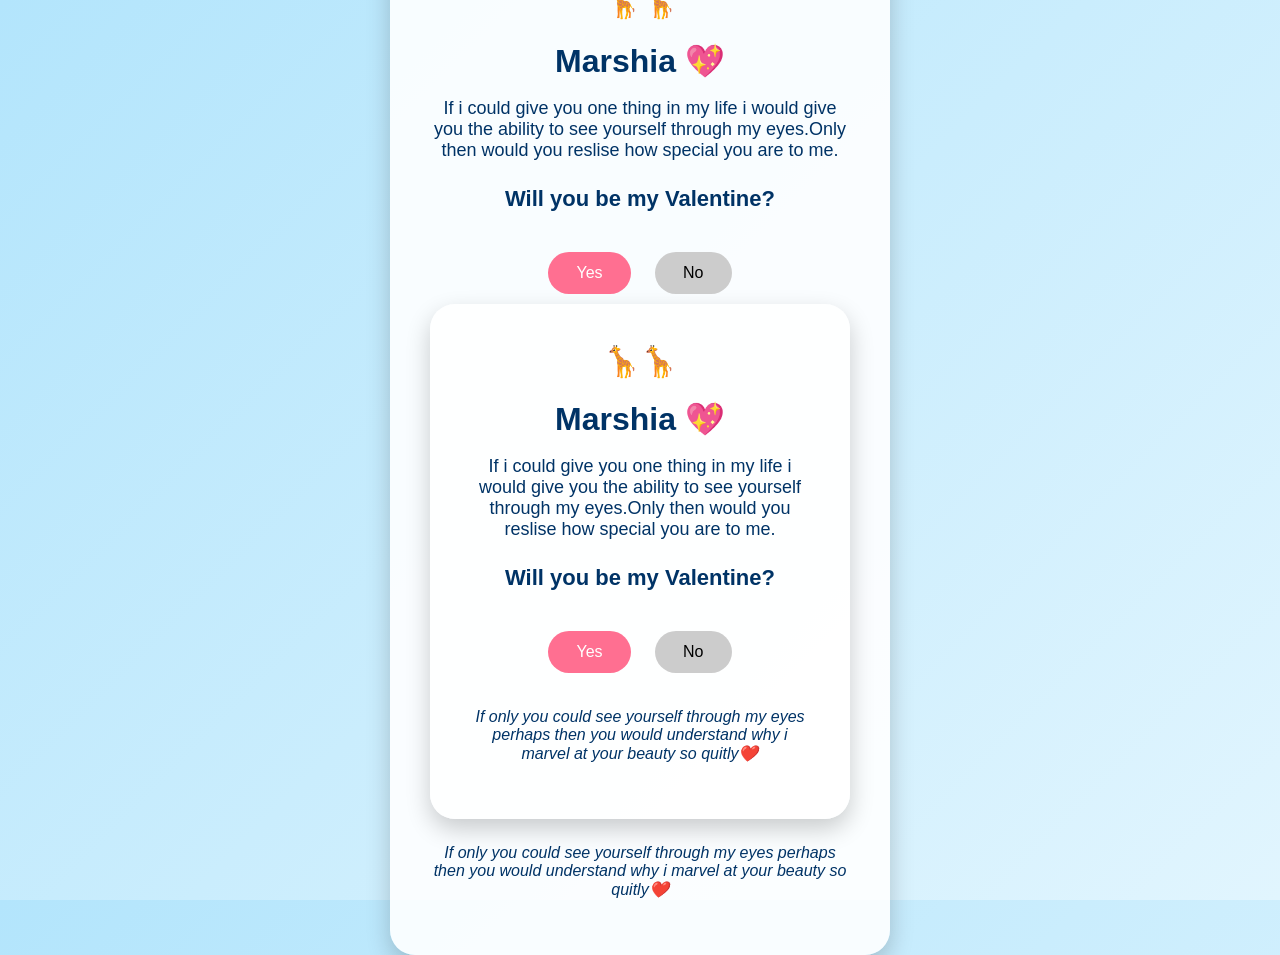
==== index.html @ 08d41e4c "Update and rename Denzel.html to index.html" ====
<!DOCTYPE html>
<html lang="en">
<head>
    <meta charset="UTF-8">
    <title>Be My Valentine?</title>
    <style>
        body {
            margin: 0;
            height: 100vh;
            font-family: 'Arial', sans-serif;
            background-image: linear-gradient(135deg, #b3e5fc, #e1f5fe);
            display: flex;
            align-items: center;
            justify-content: center;
        }

        .card {
            background: rgba(255, 255, 255, 0.9);
            padding: 40px;
            border-radius: 25px;
            text-align: center;
            color: #003366;
            max-width: 420px;
            box-shadow: 0 10px 25px rgba(0,0,0,0.2);
        }

        h1 {
            font-size: 32px;
            margin-bottom: 10px;
        }

        .intro {
            font-size: 18px;
            margin-bottom: 25px;
        }

        .question {
            font-size: 22px;
            margin-bottom: 30px;
            font-weight: bold;
        }

        .conclusion {
            margin-top: 25px;
            font-size: 16px;
            font-style: italic;
        }

        button {
            padding: 12px 28px;
            font-size: 16px;
            border: none;
            border-radius: 30px;
            cursor: pointer;
            margin: 10px;
        }

        .yes {
            background-color: #ff6f91;
            color: white;
        }

        .no {
            background-color: #cccccc;
            color: black;
            position: relative;
        }

        .giraffes {
            font-size: 30px;
            margin-bottom: 10px;
        }
    </style>
</head>
<body>

    <div class="card">
        <div class="giraffes">🦒🦒</div>

        <h1>Marshia 💖</h1>

        <p class="intro">
            If i could give you one thing in my life i would give you the ability to see yourself through my eyes.Only then would you reslise how special you are to me.
        </p>

        <p class="question">
            Will you be my Valentine?
        </p>

        <button class="yes" onclick="alert('You just made my heart the happiest 💕')">
            Yes
        </button>

        <button class="no" onmouseover="moveButton(this)">
            No
        </button><!DOCTYPE html>
<html lang="en">
<head>
    <meta charset="UTF-8">
    <title>Be My Valentine?</title>
    <style>
        body {
            margin: 0;
            height: 100vh;
            font-family: 'Arial', sans-serif;
            background-image: linear-gradient(135deg, #b3e5fc, #e1f5fe);
            display: flex;
            align-items: center;
            justify-content: center;
        }

        .card {
            background: rgba(255, 255, 255, 0.9);
            padding: 40px;
            border-radius: 25px;
            text-align: center;
            color: #003366;
            max-width: 420px;
            box-shadow: 0 10px 25px rgba(0,0,0,0.2);
        }

        h1 {
            font-size: 32px;
            margin-bottom: 10px;
        }

        .intro {
            font-size: 18px;
            margin-bottom: 25px;
        }

        .question {
            font-size: 22px;
            margin-bottom: 30px;
            font-weight: bold;
        }

        .conclusion {
            margin-top: 25px;
            font-size: 16px;
            font-style: italic;
        }

        button {
            padding: 12px 28px;
            font-size: 16px;
            border: none;
            border-radius: 30px;
            cursor: pointer;
            margin: 10px;
        }

        .yes {
            background-color: #ff6f91;
            color: white;
        }

        .no {
            background-color: #cccccc;
            color: black;
            position: relative;
        }

        .giraffes {
            font-size: 30px;
            margin-bottom: 10px;
        }
    </style>
</head>
<body>

    <div class="card">
        <div class="giraffes">🦒🦒</div>

        <h1>Marshia 💖</h1>

        <p class="intro">
            If i could give you one thing in my life i would give you the ability to see yourself through my eyes.Only then would you reslise how special you are to me.
        </p>

        <p class="question">
            Will you be my Valentine?
        </p>

        <button class="yes" onclick="alert('You just made my heart the happiest 💕')">
            Yes
        </button>

        <button class="no" onmouseover="moveButton(this)">
            No
        </button>

        <p class="conclusion">
            If only you could see yourself through my eyes perhaps then you would understand why i marvel at your beauty so quitly❤️
        </p>
    </div>

    <script>
        function moveButton(button) {
            const x = Math.random() * 200 - 100;
            const y = Math.random() * 200 - 100;
            button.style.transform = `translate(${x}px, ${y}px)`;
        }
    </script>

</body>
</html>

        <p class="conclusion">
            If only you could see yourself through my eyes perhaps then you would understand why i marvel at your beauty so quitly❤️
        </p>
    </div>

    <script>
        function moveButton(button) {
            const x = Math.random() * 200 - 100;
            const y = Math.random() * 200 - 100;
            button.style.transform = `translate(${x}px, ${y}px)`;
        }
    </script>

</body>
</html>
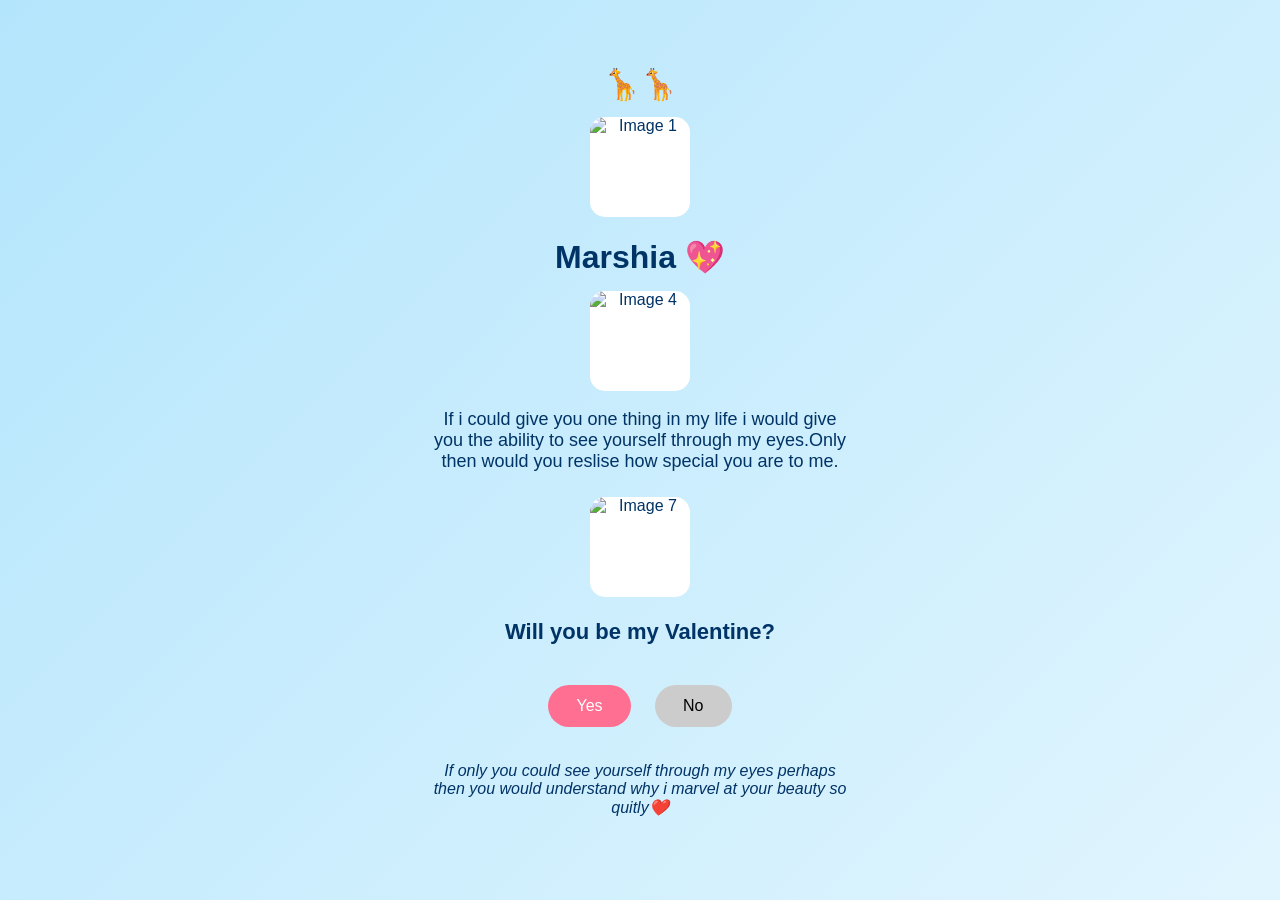
==== commit f82a1d58: "Update index.html" ====
--- a/index.html
+++ b/index.html
@@ -1,4 +1,4 @@
-<!DOCTYPE html>
+ <!DOCTYPE html>
 <html lang="en">
 <head>
     <meta charset="UTF-8">
@@ -14,14 +14,12 @@
             justify-content: center;
         }
 
-        .card {
-            background: rgba(255, 255, 255, 0.9);
+        /* Container without the 'card' class background/shadow */
+        .content-wrapper {
             padding: 40px;
-            border-radius: 25px;
             text-align: center;
             color: #003366;
             max-width: 420px;
-            box-shadow: 0 10px 25px rgba(0,0,0,0.2);
         }
 
         h1 {
@@ -70,113 +68,46 @@
             font-size: 30px;
             margin-bottom: 10px;
         }
+
+        /* Horizontal Image Blocks */
+        .image-row {
+            display: flex;
+            justify-content: center;
+            gap: 10px;
+            margin: 15px 0;
+        }
+
+        .image-row img {
+            width: 100px;
+            height: 100px;
+            object-fit: cover;
+            border-radius: 15px;
+            background: #fff; /* Placeholder background */
+        }
     </style>
 </head>
 <body>
 
-    <div class="card">
+    <div class="content-wrapper">
         <div class="giraffes">🦒🦒</div>
+        
+        <div class="image-row">
+            <img src="https://via.placeholder.com/100" alt="Image 1">
+        </div>
 
         <h1>Marshia 💖</h1>
+
+        <div class="image-row">
+            <img src="https://via.placeholder.com/100" alt="Image 4">
+        </div>
 
         <p class="intro">
             If i could give you one thing in my life i would give you the ability to see yourself through my eyes.Only then would you reslise how special you are to me.
         </p>
 
-        <p class="question">
-            Will you be my Valentine?
-        </p>
-
-        <button class="yes" onclick="alert('You just made my heart the happiest 💕')">
-            Yes
-        </button>
-
-        <button class="no" onmouseover="moveButton(this)">
-            No
-        </button><!DOCTYPE html>
-<html lang="en">
-<head>
-    <meta charset="UTF-8">
-    <title>Be My Valentine?</title>
-    <style>
-        body {
-            margin: 0;
-            height: 100vh;
-            font-family: 'Arial', sans-serif;
-            background-image: linear-gradient(135deg, #b3e5fc, #e1f5fe);
-            display: flex;
-            align-items: center;
-            justify-content: center;
-        }
-
-        .card {
-            background: rgba(255, 255, 255, 0.9);
-            padding: 40px;
-            border-radius: 25px;
-            text-align: center;
-            color: #003366;
-            max-width: 420px;
-            box-shadow: 0 10px 25px rgba(0,0,0,0.2);
-        }
-
-        h1 {
-            font-size: 32px;
-            margin-bottom: 10px;
-        }
-
-        .intro {
-            font-size: 18px;
-            margin-bottom: 25px;
-        }
-
-        .question {
-            font-size: 22px;
-            margin-bottom: 30px;
-            font-weight: bold;
-        }
-
-        .conclusion {
-            margin-top: 25px;
-            font-size: 16px;
-            font-style: italic;
-        }
-
-        button {
-            padding: 12px 28px;
-            font-size: 16px;
-            border: none;
-            border-radius: 30px;
-            cursor: pointer;
-            margin: 10px;
-        }
-
-        .yes {
-            background-color: #ff6f91;
-            color: white;
-        }
-
-        .no {
-            background-color: #cccccc;
-            color: black;
-            position: relative;
-        }
-
-        .giraffes {
-            font-size: 30px;
-            margin-bottom: 10px;
-        }
-    </style>
-</head>
-<body>
-
-    <div class="card">
-        <div class="giraffes">🦒🦒</div>
-
-        <h1>Marshia 💖</h1>
-
-        <p class="intro">
-            If i could give you one thing in my life i would give you the ability to see yourself through my eyes.Only then would you reslise how special you are to me.
-        </p>
+        <div class="image-row">
+            <img src="https://via.placeholder.com/100" alt="Image 7">
+        </div>
 
         <p class="question">
             Will you be my Valentine?
@@ -206,18 +137,3 @@
 </body>
 </html>
 
-        <p class="conclusion">
-            If only you could see yourself through my eyes perhaps then you would understand why i marvel at your beauty so quitly❤️
-        </p>
-    </div>
-
-    <script>
-        function moveButton(button) {
-            const x = Math.random() * 200 - 100;
-            const y = Math.random() * 200 - 100;
-            button.style.transform = `translate(${x}px, ${y}px)`;
-        }
-    </script>
-
-</body>
-</html>
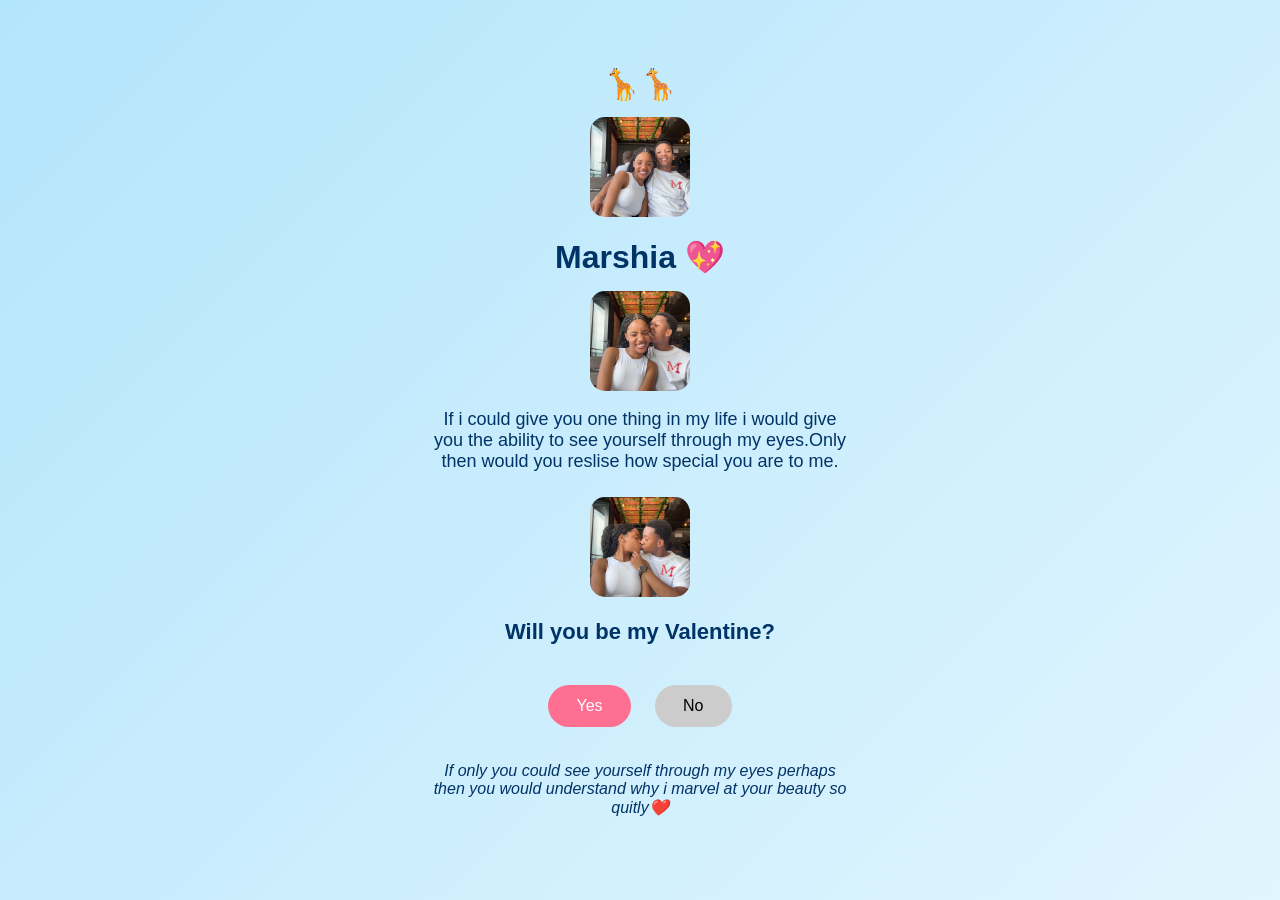
==== commit b14351ba: "Update index.html" ====
--- a/index.html
+++ b/index.html
@@ -92,13 +92,13 @@
         <div class="giraffes">🦒🦒</div>
         
         <div class="image-row">
-            <img src="https://via.placeholder.com/100" alt="Image 1">
+            <img src="Denzel1.jpeg" alt="Image 1">
         </div>
 
         <h1>Marshia 💖</h1>
 
         <div class="image-row">
-            <img src="https://via.placeholder.com/100" alt="Image 4">
+            <img src="Denzel2.jpeg" alt="Image 4">
         </div>
 
         <p class="intro">
@@ -106,7 +106,7 @@
         </p>
 
         <div class="image-row">
-            <img src="https://via.placeholder.com/100" alt="Image 7">
+            <img src="Denzel3.jpeg" alt="Image 1">
         </div>
 
         <p class="question">
@@ -137,3 +137,4 @@
 </body>
 </html>
 
+
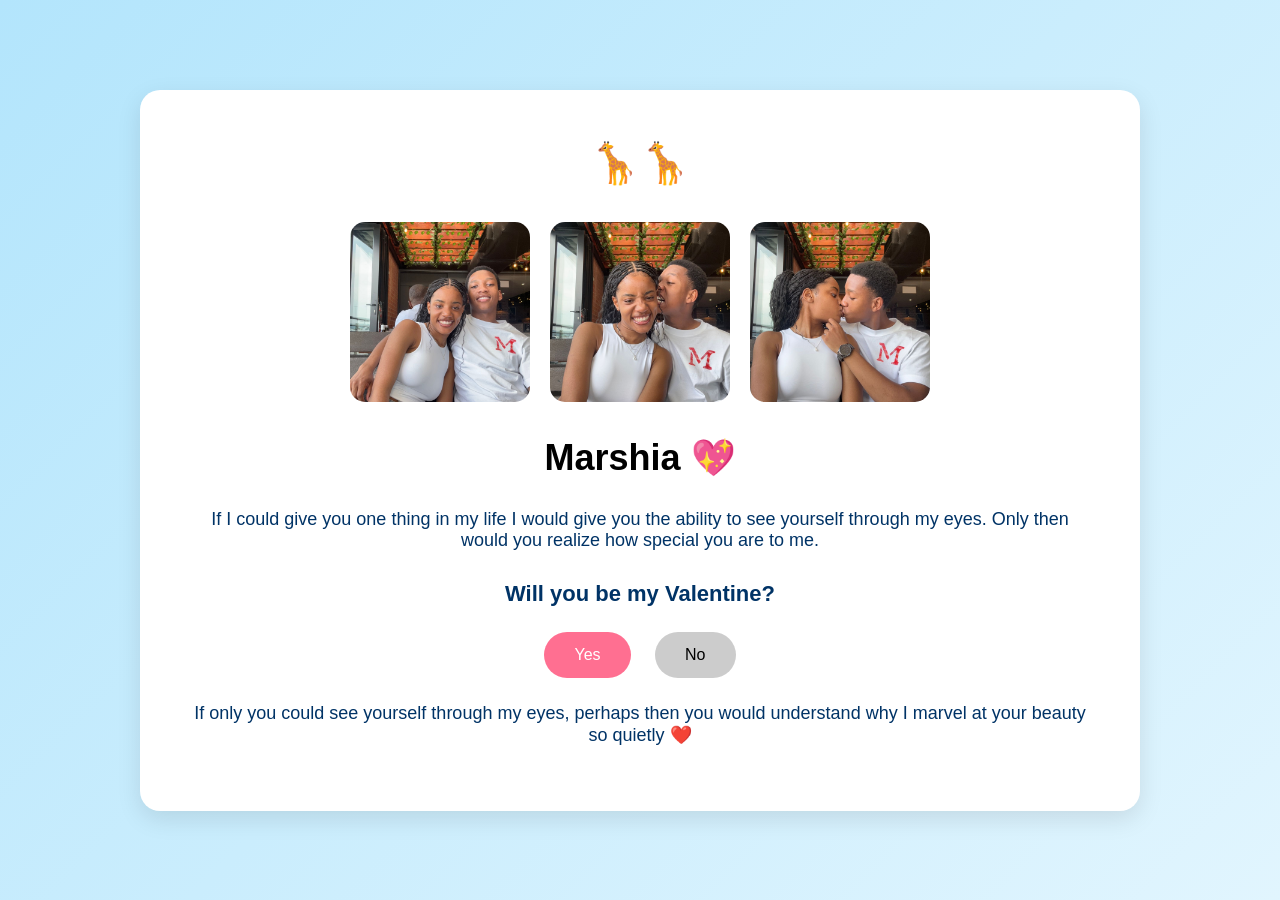
==== commit 6b15217c: "Refactor HTML structure and styles for clarity" ====
--- a/index.html
+++ b/index.html
@@ -1,4 +1,4 @@
- <!DOCTYPE html>
+<!DOCTYPE html>
 <html lang="en">
 <head>
     <meta charset="UTF-8">
@@ -6,7 +6,7 @@
     <style>
         body {
             margin: 0;
-            height: 100vh;
+            min-height: 100vh;
             font-family: 'Arial', sans-serif;
             background-image: linear-gradient(135deg, #b3e5fc, #e1f5fe);
             display: flex;
@@ -14,38 +14,39 @@
             justify-content: center;
         }
 
-        /* Container without the 'card' class background/shadow */
-        .content-wrapper {
-            padding: 40px;
-            text-align: center;
-            color: #003366;
-            max-width: 420px;
+        /* Centered white block wrapper */
+        .white-block {
+            background-color: #ffffff;
+            padding: 50px;
+            border-radius: 20px;
+            max-width: 900px;
+            width: 90%;
+            box-shadow: 0 8px 25px rgba(0,0,0,0.1);
+            display: flex;
+            flex-direction: column;
+            align-items: center;
         }
 
         h1 {
-            font-size: 32px;
-            margin-bottom: 10px;
+            font-size: 36px;
+            margin: 15px 0;
+            text-align: center;
         }
 
-        .intro {
+        .intro, .question, .conclusion {
             font-size: 18px;
-            margin-bottom: 25px;
+            margin: 15px 0;
+            text-align: center;
+            color: #003366;
         }
 
         .question {
+            font-weight: bold;
             font-size: 22px;
-            margin-bottom: 30px;
-            font-weight: bold;
-        }
-
-        .conclusion {
-            margin-top: 25px;
-            font-size: 16px;
-            font-style: italic;
         }
 
         button {
-            padding: 12px 28px;
+            padding: 14px 30px;
             font-size: 16px;
             border: none;
             border-radius: 30px;
@@ -65,64 +66,56 @@
         }
 
         .giraffes {
-            font-size: 30px;
-            margin-bottom: 10px;
+            font-size: 40px;
+            margin-bottom: 15px;
         }
 
         /* Horizontal Image Blocks */
         .image-row {
             display: flex;
             justify-content: center;
-            gap: 10px;
-            margin: 15px 0;
+            gap: 20px;
+            flex-wrap: wrap;
+            margin: 20px 0;
         }
 
         .image-row img {
-            width: 100px;
-            height: 100px;
+            width: 180px;
+            height: 180px;
             object-fit: cover;
             border-radius: 15px;
-            background: #fff; /* Placeholder background */
+            background: #fff;
         }
     </style>
 </head>
 <body>
 
-    <div class="content-wrapper">
+    <div class="white-block">
         <div class="giraffes">🦒🦒</div>
-        
+
         <div class="image-row">
             <img src="Denzel1.jpeg" alt="Image 1">
+            <img src="Denzel2.jpeg" alt="Image 2">
+            <img src="Denzel3.jpeg" alt="Image 3">
         </div>
 
         <h1>Marshia 💖</h1>
 
-        <div class="image-row">
-            <img src="Denzel2.jpeg" alt="Image 4">
-        </div>
-
         <p class="intro">
-            If i could give you one thing in my life i would give you the ability to see yourself through my eyes.Only then would you reslise how special you are to me.
+            If I could give you one thing in my life I would give you the ability to see yourself through my eyes. Only then would you realize how special you are to me.
         </p>
-
-        <div class="image-row">
-            <img src="Denzel3.jpeg" alt="Image 1">
-        </div>
 
         <p class="question">
             Will you be my Valentine?
         </p>
 
-        <button class="yes" onclick="alert('You just made my heart the happiest 💕')">
-            Yes
-        </button>
-
-        <button class="no" onmouseover="moveButton(this)">
-            No
-        </button>
+        <div>
+            <button class="yes" onclick="alert('You just made my heart the happiest 💕')">Yes</button>
+            <button class="no" onmouseover="moveButton(this)">No</button>
+        </div>
 
         <p class="conclusion">
-            If only you could see yourself through my eyes perhaps then you would understand why i marvel at your beauty so quitly❤️
+            If only you could see yourself through my eyes, perhaps then you would understand why I marvel at your beauty so quietly ❤️
         </p>
     </div>
 
@@ -138,3 +131,4 @@
 </html>
 
 
+
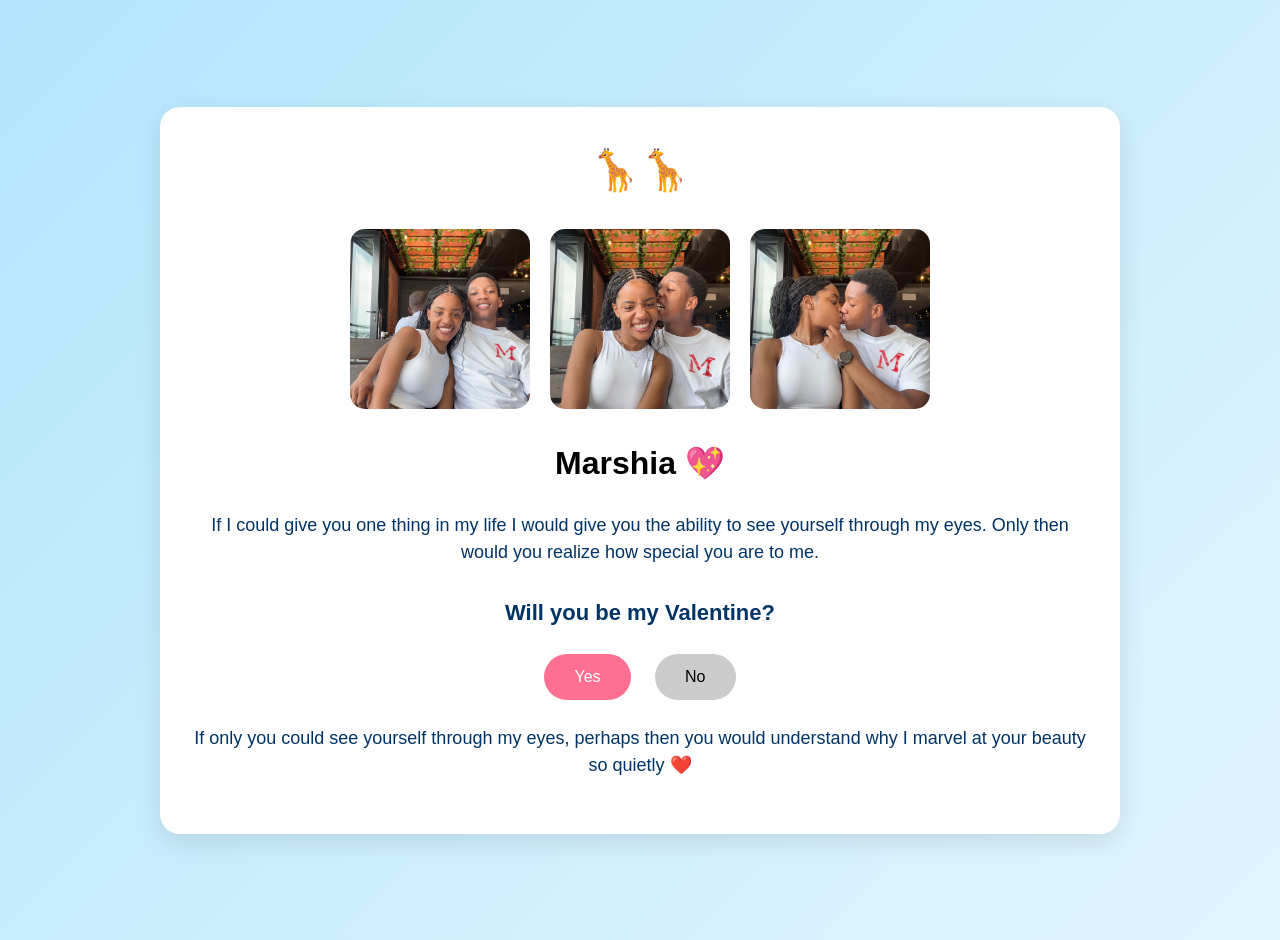
==== commit 3ebf1d97: "Update index.html" ====
--- a/index.html
+++ b/index.html
@@ -12,15 +12,16 @@
             display: flex;
             align-items: center;
             justify-content: center;
+            padding: 20px;
         }
 
         /* Centered white block wrapper */
         .white-block {
             background-color: #ffffff;
-            padding: 50px;
+            padding: 40px 30px;
             border-radius: 20px;
             max-width: 900px;
-            width: 90%;
+            width: 100%;
             box-shadow: 0 8px 25px rgba(0,0,0,0.1);
             display: flex;
             flex-direction: column;
@@ -28,16 +29,20 @@
         }
 
         h1 {
-            font-size: 36px;
+            font-size: 32px;
             margin: 15px 0;
             text-align: center;
         }
 
+        .text-block {
+            text-align: center;
+            color: #003366;
+            margin: 15px 0;
+        }
+
         .intro, .question, .conclusion {
             font-size: 18px;
-            margin: 15px 0;
-            text-align: center;
-            color: #003366;
+            line-height: 1.5;
         }
 
         .question {
@@ -85,6 +90,50 @@
             object-fit: cover;
             border-radius: 15px;
             background: #fff;
+            transition: transform 0.3s;
+        }
+
+        .image-row img:hover {
+            transform: scale(1.05);
+        }
+
+        /* Responsive adjustments */
+        @media (max-width: 768px) {
+            .white-block {
+                padding: 30px 20px;
+            }
+
+            .image-row img {
+                width: 140px;
+                height: 140px;
+            }
+
+            h1 {
+                font-size: 28px;
+            }
+
+            .intro, .question, .conclusion {
+                font-size: 16px;
+            }
+        }
+
+        @media (max-width: 480px) {
+            .image-row img {
+                width: 100px;
+                height: 100px;
+            }
+
+            h1 {
+                font-size: 24px;
+            }
+
+            .intro, .question, .conclusion {
+                font-size: 15px;
+            }
+
+            .giraffes {
+                font-size: 35px;
+            }
         }
     </style>
 </head>
@@ -101,22 +150,22 @@
 
         <h1>Marshia 💖</h1>
 
-        <p class="intro">
+        <div class="text-block intro">
             If I could give you one thing in my life I would give you the ability to see yourself through my eyes. Only then would you realize how special you are to me.
-        </p>
+        </div>
 
-        <p class="question">
+        <div class="text-block question">
             Will you be my Valentine?
-        </p>
+        </div>
 
         <div>
             <button class="yes" onclick="alert('You just made my heart the happiest 💕')">Yes</button>
             <button class="no" onmouseover="moveButton(this)">No</button>
         </div>
 
-        <p class="conclusion">
+        <div class="text-block conclusion">
             If only you could see yourself through my eyes, perhaps then you would understand why I marvel at your beauty so quietly ❤️
-        </p>
+        </div>
     </div>
 
     <script>
@@ -132,3 +181,5 @@
 
 
 
+
+
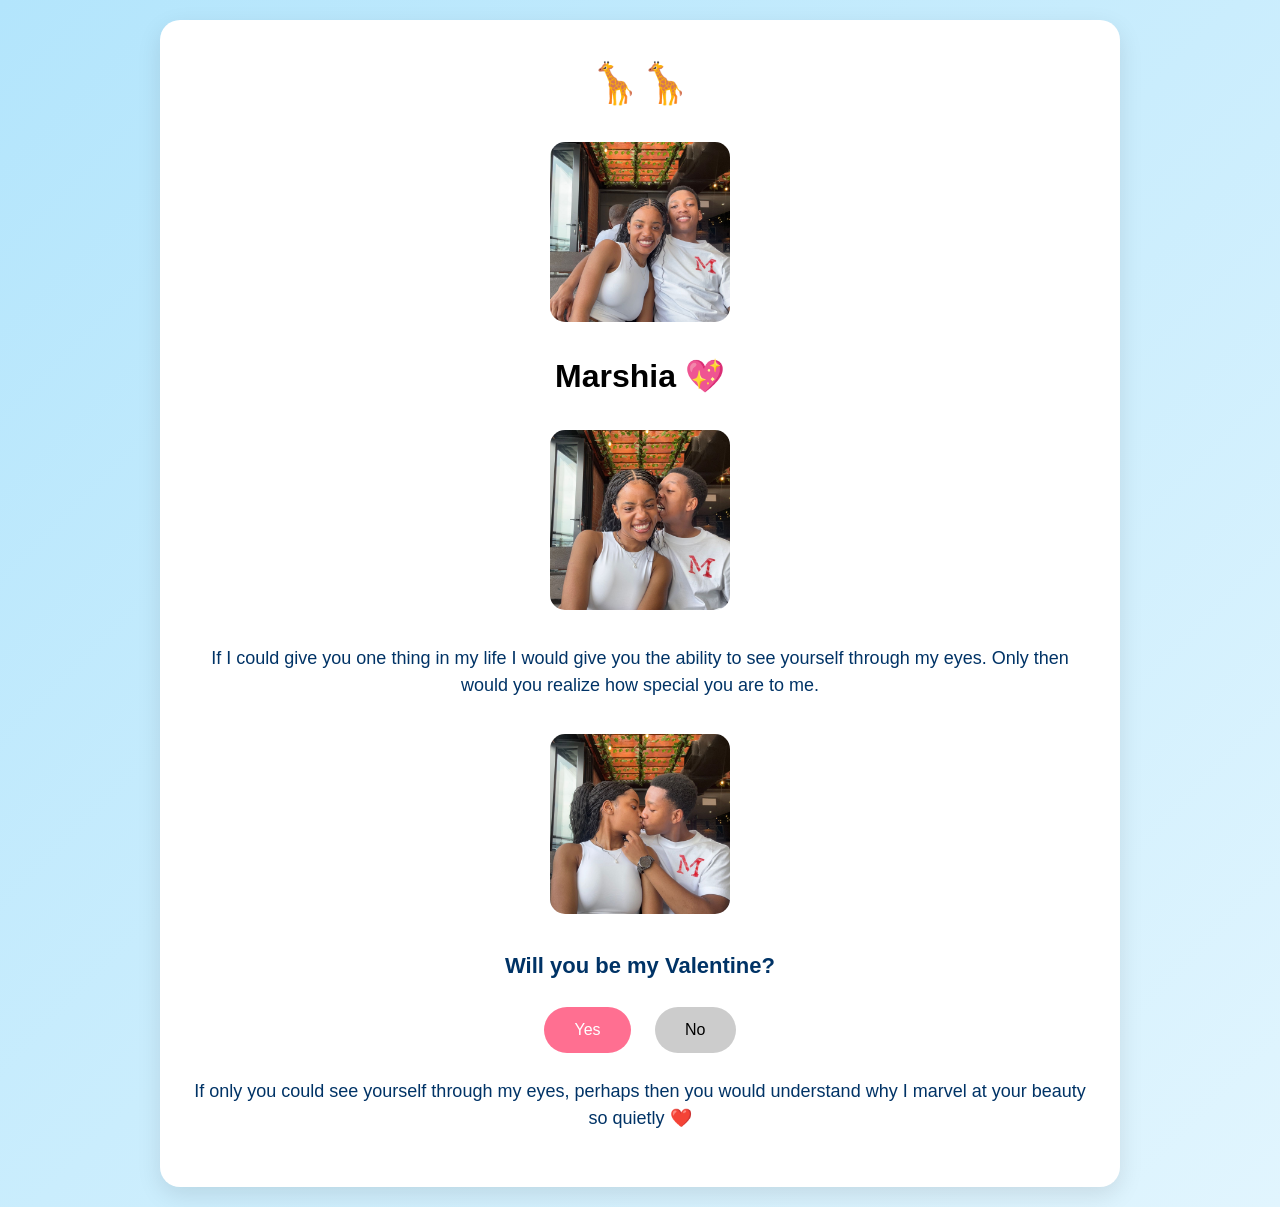
==== commit 5006d02f: "Update index.html" ====
--- a/index.html
+++ b/index.html
@@ -144,16 +144,21 @@
 
         <div class="image-row">
             <img src="Denzel1.jpeg" alt="Image 1">
-            <img src="Denzel2.jpeg" alt="Image 2">
-            <img src="Denzel3.jpeg" alt="Image 3">
+
         </div>
 
         <h1>Marshia 💖</h1>
+           
+        <div class="image-row">
+        <img src="Denzel2.jpeg" alt="Image 2">
+            </div>
 
         <div class="text-block intro">
             If I could give you one thing in my life I would give you the ability to see yourself through my eyes. Only then would you realize how special you are to me.
         </div>
-
+               <div class="image-row">  
+               <img src="Denzel3.jpeg" alt="Image 3"> 
+                    </div>
         <div class="text-block question">
             Will you be my Valentine?
         </div>
@@ -183,3 +188,5 @@
 
 
 
+
+
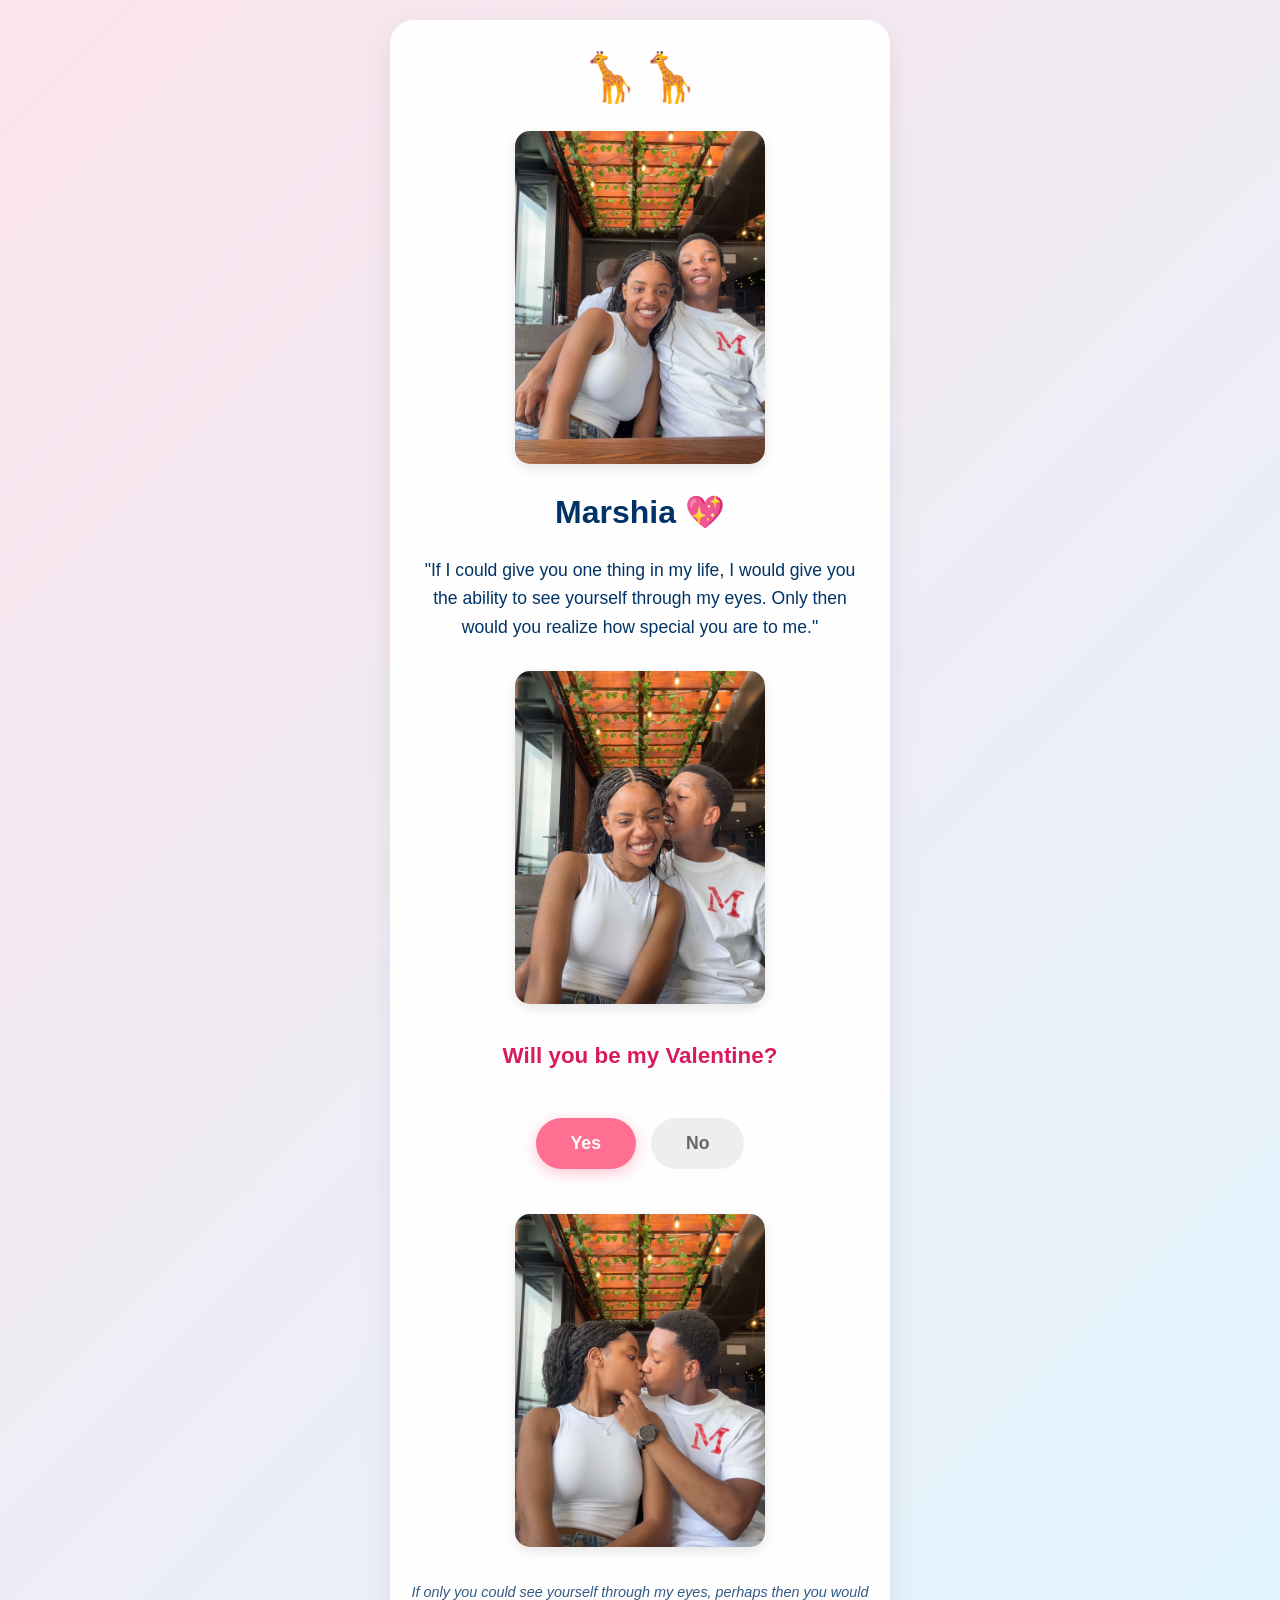
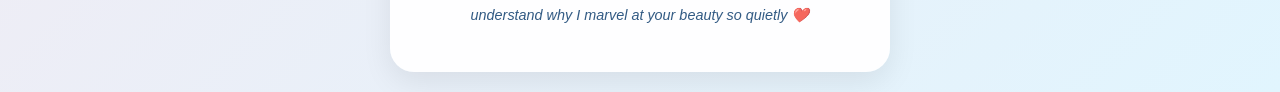
==== commit bb361db0: "Update index.html" ====
--- a/index.html
+++ b/index.html
@@ -2,182 +2,187 @@
 <html lang="en">
 <head>
     <meta charset="UTF-8">
+    <meta name="viewport" content="width=device-width, initial-scale=1.0">
     <title>Be My Valentine?</title>
     <style>
+        :root {
+            --primary-pink: #ff6f91;
+            --text-dark: #003366;
+            --bg-gradient: linear-gradient(135deg, #fce4ec, #e1f5fe);
+        }
+
         body {
             margin: 0;
+            padding: 20px 10px;
             min-height: 100vh;
-            font-family: 'Arial', sans-serif;
-            background-image: linear-gradient(135deg, #b3e5fc, #e1f5fe);
-            display: flex;
-            align-items: center;
-            justify-content: center;
-            padding: 20px;
-        }
-
-        /* Centered white block wrapper */
-        .white-block {
-            background-color: #ffffff;
-            padding: 40px 30px;
-            border-radius: 20px;
-            max-width: 900px;
-            width: 100%;
-            box-shadow: 0 8px 25px rgba(0,0,0,0.1);
+            font-family: 'Segoe UI', Tahoma, Geneva, Verdana, sans-serif;
+            background: var(--bg-gradient);
             display: flex;
             flex-direction: column;
             align-items: center;
+            /* Allows scrolling on small screens */
+            overflow-y: auto; 
+        }
+
+        .container {
+            background-color: rgba(255, 255, 255, 0.95);
+            padding: 30px 20px;
+            border-radius: 24px;
+            max-width: 500px;
+            width: 100%;
+            box-shadow: 0 10px 30px rgba(0,0,0,0.08);
+            display: flex;
+            flex-direction: column;
+            align-items: center;
+            box-sizing: border-box;
+            text-align: center;
         }
 
         h1 {
-            font-size: 32px;
-            margin: 15px 0;
-            text-align: center;
+            color: var(--text-dark);
+            font-size: 2rem;
+            margin: 10px 0;
         }
 
         .text-block {
-            text-align: center;
-            color: #003366;
+            color: var(--text-dark);
+            margin: 15px 0;
+            line-height: 1.6;
+            font-size: 1.1rem;
+        }
+
+        .question {
+            font-weight: 700;
+            font-size: 1.4rem;
+            color: #d81b60;
+        }
+
+        /* Responsive Image Styling */
+        .img-wrapper {
+            width: 100%;
             margin: 15px 0;
         }
 
-        .intro, .question, .conclusion {
-            font-size: 18px;
-            line-height: 1.5;
+        .img-wrapper img {
+            width: 100%;
+            max-width: 250px;
+            height: auto;
+            border-radius: 15px;
+            box-shadow: 0 4px 12px rgba(0,0,0,0.1);
+            transition: transform 0.3s ease;
         }
 
-        .question {
-            font-weight: bold;
-            font-size: 22px;
+        .img-wrapper img:hover {
+            transform: scale(1.02);
+        }
+
+        /* Buttons */
+        .btn-group {
+            display: flex;
+            gap: 15px;
+            margin: 25px 0;
+            position: relative;
+            min-height: 60px;
+            align-items: center;
+            justify-content: center;
+            width: 100%;
         }
 
         button {
-            padding: 14px 30px;
-            font-size: 16px;
+            padding: 15px 35px;
+            font-size: 1.1rem;
+            font-weight: 600;
             border: none;
-            border-radius: 30px;
+            border-radius: 50px;
             cursor: pointer;
-            margin: 10px;
+            transition: all 0.2s ease;
+            touch-action: manipulation;
         }
 
         .yes {
-            background-color: #ff6f91;
+            background-color: var(--primary-pink);
             color: white;
+            box-shadow: 0 4px 15px rgba(255, 111, 145, 0.4);
+        }
+
+        .yes:active {
+            transform: scale(0.95);
         }
 
         .no {
-            background-color: #cccccc;
-            color: black;
+            background-color: #eee;
+            color: #666;
             position: relative;
+            z-index: 10;
         }
 
         .giraffes {
-            font-size: 40px;
-            margin-bottom: 15px;
+            font-size: 3rem;
+            margin-bottom: 10px;
         }
 
-        /* Horizontal Image Blocks */
-        .image-row {
-            display: flex;
-            justify-content: center;
-            gap: 20px;
-            flex-wrap: wrap;
-            margin: 20px 0;
-        }
-
-        .image-row img {
-            width: 180px;
-            height: 180px;
-            object-fit: cover;
-            border-radius: 15px;
-            background: #fff;
-            transition: transform 0.3s;
-        }
-
-        .image-row img:hover {
-            transform: scale(1.05);
-        }
-
-        /* Responsive adjustments */
-        @media (max-width: 768px) {
-            .white-block {
-                padding: 30px 20px;
-            }
-
-            .image-row img {
-                width: 140px;
-                height: 140px;
-            }
-
-            h1 {
-                font-size: 28px;
-            }
-
-            .intro, .question, .conclusion {
-                font-size: 16px;
-            }
-        }
-
+        /* Small Screen Adjustments */
         @media (max-width: 480px) {
-            .image-row img {
-                width: 100px;
-                height: 100px;
-            }
-
-            h1 {
-                font-size: 24px;
-            }
-
-            .intro, .question, .conclusion {
-                font-size: 15px;
-            }
-
-            .giraffes {
-                font-size: 35px;
-            }
+            h1 { font-size: 1.6rem; }
+            .text-block { font-size: 1rem; }
+            .question { font-size: 1.2rem; }
+            .container { padding: 20px 15px; }
         }
     </style>
 </head>
 <body>
 
-    <div class="white-block">
+    <div class="container">
         <div class="giraffes">🦒🦒</div>
 
-        <div class="image-row">
-            <img src="Denzel1.jpeg" alt="Image 1">
-
+        <div class="img-wrapper">
+            <img src="Denzel1.jpeg" alt="Us">
         </div>
 
         <h1>Marshia 💖</h1>
-           
-        <div class="image-row">
-        <img src="Denzel2.jpeg" alt="Image 2">
-            </div>
+            
+        <div class="text-block">
+            "If I could give you one thing in my life, I would give you the ability to see yourself through my eyes. Only then would you realize how special you are to me."
+        </div>
 
-        <div class="text-block intro">
-            If I could give you one thing in my life I would give you the ability to see yourself through my eyes. Only then would you realize how special you are to me.
+        <div class="img-wrapper">
+            <img src="Denzel2.jpeg" alt="Memories">
         </div>
-               <div class="image-row">  
-               <img src="Denzel3.jpeg" alt="Image 3"> 
-                    </div>
+
         <div class="text-block question">
             Will you be my Valentine?
         </div>
 
-        <div>
-            <button class="yes" onclick="alert('You just made my heart the happiest 💕')">Yes</button>
-            <button class="no" onmouseover="moveButton(this)">No</button>
+        <div class="btn-group">
+            <button class="yes" onclick="celebrate()">Yes</button>
+            <button class="no" id="noBtn" onmouseover="moveButton()" ontouchstart="moveButton()">No</button>
         </div>
 
-        <div class="text-block conclusion">
+        <div class="img-wrapper">
+            <img src="Denzel3.jpeg" alt="Together">
+        </div>
+
+        <div class="text-block" style="font-style: italic; font-size: 0.9rem; opacity: 0.8;">
             If only you could see yourself through my eyes, perhaps then you would understand why I marvel at your beauty so quietly ❤️
         </div>
     </div>
 
     <script>
-        function moveButton(button) {
-            const x = Math.random() * 200 - 100;
-            const y = Math.random() * 200 - 100;
-            button.style.transform = `translate(${x}px, ${y}px)`;
+        function moveButton() {
+            const btn = document.getElementById('noBtn');
+            // Restrict movement within a reasonable range so it doesn't leave the screen
+            const x = Math.random() * (window.innerWidth - btn.offsetWidth - 20);
+            const y = Math.random() * (window.innerHeight - btn.offsetHeight - 20);
+            
+            // For a more professional "escape", we use fixed positioning once triggered
+            btn.style.position = 'fixed';
+            btn.style.left = Math.max(10, Math.min(x, window.innerWidth - 100)) + 'px';
+            btn.style.top = Math.max(10, Math.min(y, window.innerHeight - 50)) + 'px';
+        }
+
+        function celebrate() {
+            alert('You just made my heart the happiest 💕');
+            // Optional: Redirect to a celebration page or show confetti
         }
     </script>
 
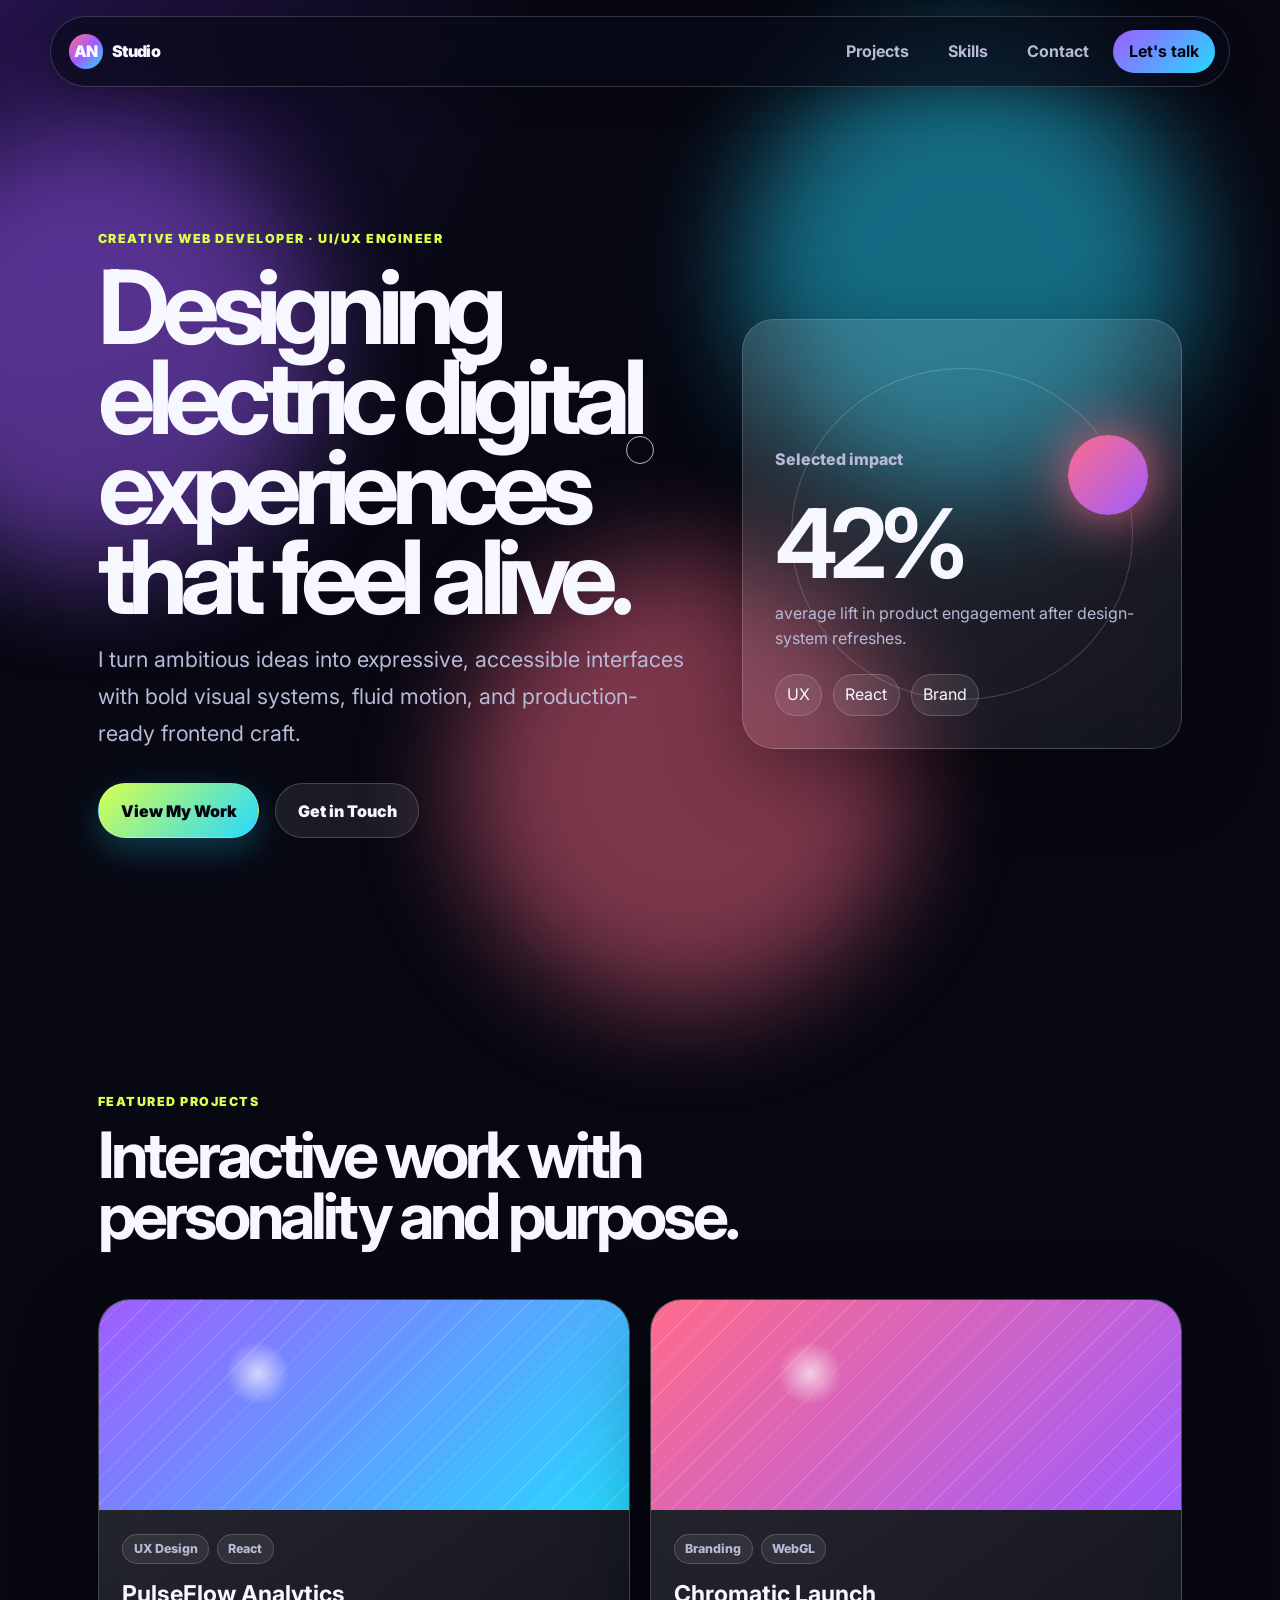
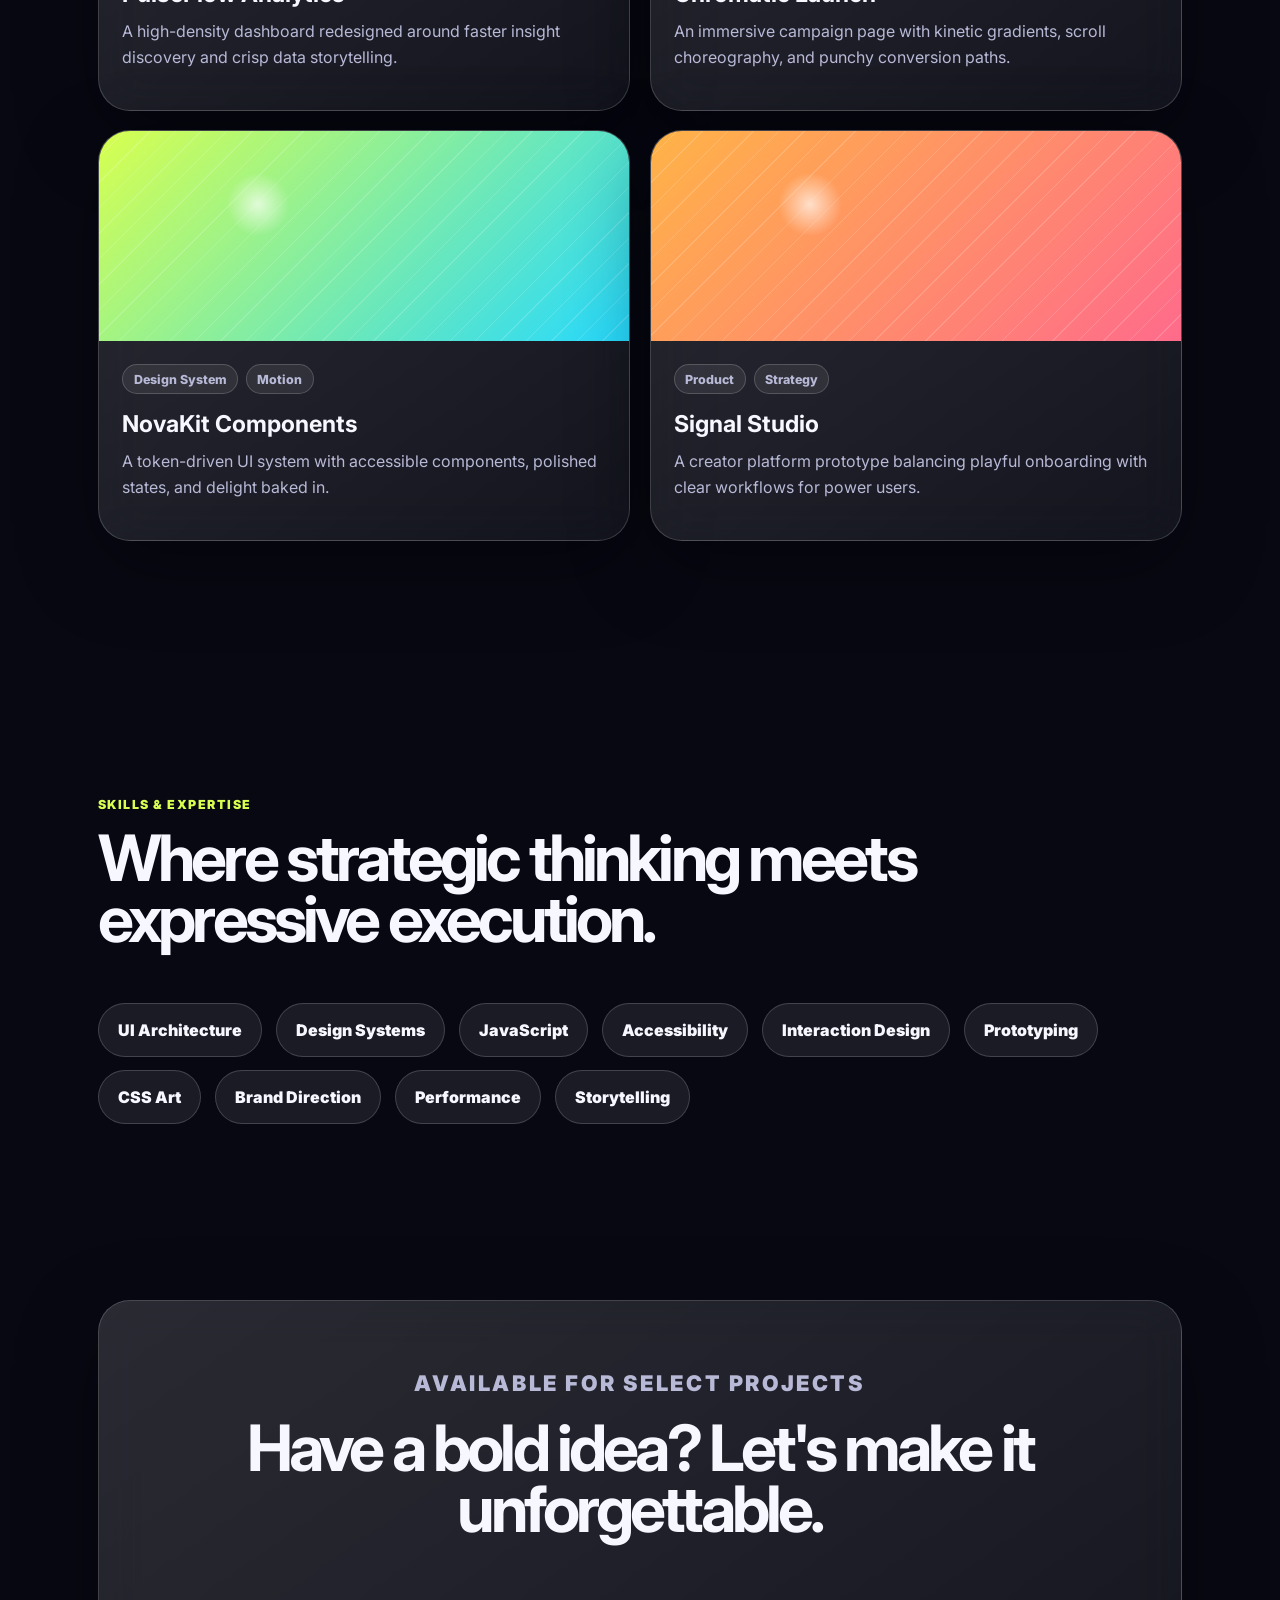
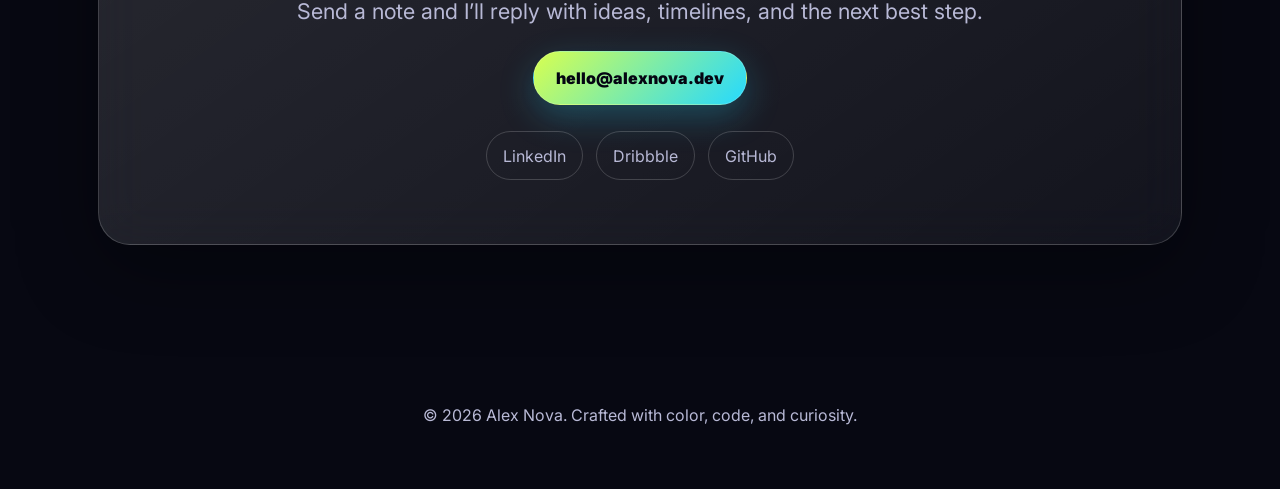
==== commit 524905fe: "Build interactive portfolio page" ====
--- a/index.html
+++ b/index.html
@@ -1,197 +1,128 @@
-<!DOCTYPE html>
-<html lang="en">
-<head>
-    <meta charset="UTF-8">
-    <meta name="viewport" content="width=device-width, initial-scale=1.0">
-    <title>Be My Valentine?</title>
-    <style>
-        :root {
-            --primary-pink: #ff6f91;
-            --text-dark: #003366;
-            --bg-gradient: linear-gradient(135deg, #fce4ec, #e1f5fe);
-        }
-
-        body {
-            margin: 0;
-            padding: 20px 10px;
-            min-height: 100vh;
-            font-family: 'Segoe UI', Tahoma, Geneva, Verdana, sans-serif;
-            background: var(--bg-gradient);
-            display: flex;
-            flex-direction: column;
-            align-items: center;
-            /* Allows scrolling on small screens */
-            overflow-y: auto; 
-        }
-
-        .container {
-            background-color: rgba(255, 255, 255, 0.95);
-            padding: 30px 20px;
-            border-radius: 24px;
-            max-width: 500px;
-            width: 100%;
-            box-shadow: 0 10px 30px rgba(0,0,0,0.08);
-            display: flex;
-            flex-direction: column;
-            align-items: center;
-            box-sizing: border-box;
-            text-align: center;
-        }
-
-        h1 {
-            color: var(--text-dark);
-            font-size: 2rem;
-            margin: 10px 0;
-        }
-
-        .text-block {
-            color: var(--text-dark);
-            margin: 15px 0;
-            line-height: 1.6;
-            font-size: 1.1rem;
-        }
-
-        .question {
-            font-weight: 700;
-            font-size: 1.4rem;
-            color: #d81b60;
-        }
-
-        /* Responsive Image Styling */
-        .img-wrapper {
-            width: 100%;
-            margin: 15px 0;
-        }
-
-        .img-wrapper img {
-            width: 100%;
-            max-width: 250px;
-            height: auto;
-            border-radius: 15px;
-            box-shadow: 0 4px 12px rgba(0,0,0,0.1);
-            transition: transform 0.3s ease;
-        }
-
-        .img-wrapper img:hover {
-            transform: scale(1.02);
-        }
-
-        /* Buttons */
-        .btn-group {
-            display: flex;
-            gap: 15px;
-            margin: 25px 0;
-            position: relative;
-            min-height: 60px;
-            align-items: center;
-            justify-content: center;
-            width: 100%;
-        }
-
-        button {
-            padding: 15px 35px;
-            font-size: 1.1rem;
-            font-weight: 600;
-            border: none;
-            border-radius: 50px;
-            cursor: pointer;
-            transition: all 0.2s ease;
-            touch-action: manipulation;
-        }
-
-        .yes {
-            background-color: var(--primary-pink);
-            color: white;
-            box-shadow: 0 4px 15px rgba(255, 111, 145, 0.4);
-        }
-
-        .yes:active {
-            transform: scale(0.95);
-        }
-
-        .no {
-            background-color: #eee;
-            color: #666;
-            position: relative;
-            z-index: 10;
-        }
-
-        .giraffes {
-            font-size: 3rem;
-            margin-bottom: 10px;
-        }
-
-        /* Small Screen Adjustments */
-        @media (max-width: 480px) {
-            h1 { font-size: 1.6rem; }
-            .text-block { font-size: 1rem; }
-            .question { font-size: 1.2rem; }
-            .container { padding: 20px 15px; }
-        }
-    </style>
-</head>
-<body>
-
-    <div class="container">
-        <div class="giraffes">🦒🦒</div>
-
-        <div class="img-wrapper">
-            <img src="Denzel1.jpeg" alt="Us">
-        </div>
-
-        <h1>Marshia 💖</h1>
-            
-        <div class="text-block">
-            "If I could give you one thing in my life, I would give you the ability to see yourself through my eyes. Only then would you realize how special you are to me."
-        </div>
-
-        <div class="img-wrapper">
-            <img src="Denzel2.jpeg" alt="Memories">
-        </div>
-
-        <div class="text-block question">
-            Will you be my Valentine?
-        </div>
-
-        <div class="btn-group">
-            <button class="yes" onclick="celebrate()">Yes</button>
-            <button class="no" id="noBtn" onmouseover="moveButton()" ontouchstart="moveButton()">No</button>
-        </div>
-
-        <div class="img-wrapper">
-            <img src="Denzel3.jpeg" alt="Together">
-        </div>
-
-        <div class="text-block" style="font-style: italic; font-size: 0.9rem; opacity: 0.8;">
-            If only you could see yourself through my eyes, perhaps then you would understand why I marvel at your beauty so quietly ❤️
-        </div>
-    </div>
-
-    <script>
-        function moveButton() {
-            const btn = document.getElementById('noBtn');
-            // Restrict movement within a reasonable range so it doesn't leave the screen
-            const x = Math.random() * (window.innerWidth - btn.offsetWidth - 20);
-            const y = Math.random() * (window.innerHeight - btn.offsetHeight - 20);
-            
-            // For a more professional "escape", we use fixed positioning once triggered
-            btn.style.position = 'fixed';
-            btn.style.left = Math.max(10, Math.min(x, window.innerWidth - 100)) + 'px';
-            btn.style.top = Math.max(10, Math.min(y, window.innerHeight - 50)) + 'px';
-        }
-
-        function celebrate() {
-            alert('You just made my heart the happiest 💕');
-            // Optional: Redirect to a celebration page or show confetti
-        }
-    </script>
-
-</body>
-</html>
-
-
-
-
-
-
-
+<!DOCTYPE html>
+<html lang="en">
+<head>
+  <meta charset="UTF-8" />
+  <meta name="viewport" content="width=device-width, initial-scale=1.0" />
+  <meta name="description" content="Interactive creative portfolio for Alex Nova, a multidisciplinary UI/UX engineer." />
+  <title>Alex Nova | Creative Portfolio</title>
+  <link rel="preconnect" href="https://fonts.googleapis.com" />
+  <link rel="preconnect" href="https://fonts.gstatic.com" crossorigin />
+  <link href="https://fonts.googleapis.com/css2?family=Inter:wght@400;500;600;700;800;900&display=swap" rel="stylesheet" />
+  <link rel="stylesheet" href="styles.css" />
+</head>
+<body>
+  <div class="cursor-glow" aria-hidden="true"></div>
+  <div class="mesh-bg" aria-hidden="true">
+    <span class="blob blob-one"></span>
+    <span class="blob blob-two"></span>
+    <span class="blob blob-three"></span>
+  </div>
+
+  <header class="site-header">
+    <nav class="nav-shell" aria-label="Primary navigation">
+      <a class="brand" href="#home" aria-label="Alex Nova home"><span>AN</span>Studio</a>
+      <button class="menu-toggle" aria-expanded="false" aria-controls="nav-links">Menu</button>
+      <div class="nav-links" id="nav-links">
+        <a href="#projects">Projects</a>
+        <a href="#skills">Skills</a>
+        <a href="#contact">Contact</a>
+        <a class="nav-cta magnetic" href="mailto:hello@alexnova.dev">Let's talk</a>
+      </div>
+    </nav>
+  </header>
+
+  <main>
+    <section class="hero section" id="home">
+      <div class="hero-copy reveal">
+        <p class="eyebrow">Creative Web Developer · UI/UX Engineer</p>
+        <h1>Designing electric digital experiences that feel alive.</h1>
+        <p class="subtitle">I turn ambitious ideas into expressive, accessible interfaces with bold visual systems, fluid motion, and production-ready frontend craft.</p>
+        <div class="hero-actions">
+          <a class="btn btn-primary magnetic" href="#projects">View My Work</a>
+          <a class="btn btn-secondary magnetic" href="#contact">Get in Touch</a>
+        </div>
+      </div>
+      <aside class="hero-card reveal" aria-label="Portfolio highlights">
+        <div class="orbit"></div>
+        <p class="card-kicker">Selected impact</p>
+        <strong>42%</strong>
+        <span>average lift in product engagement after design-system refreshes.</span>
+        <div class="mini-stats">
+          <span>UX</span><span>React</span><span>Brand</span>
+        </div>
+      </aside>
+    </section>
+
+    <section class="section projects" id="projects">
+      <div class="section-heading reveal">
+        <p class="eyebrow">Featured projects</p>
+        <h2>Interactive work with personality and purpose.</h2>
+      </div>
+      <div class="project-grid">
+        <article class="project-card reveal">
+          <div class="preview preview-one"></div>
+          <div class="project-content">
+            <div class="tags"><span>UX Design</span><span>React</span></div>
+            <h3>PulseFlow Analytics</h3>
+            <p>A high-density dashboard redesigned around faster insight discovery and crisp data storytelling.</p>
+          </div>
+        </article>
+        <article class="project-card reveal">
+          <div class="preview preview-two"></div>
+          <div class="project-content">
+            <div class="tags"><span>Branding</span><span>WebGL</span></div>
+            <h3>Chromatic Launch</h3>
+            <p>An immersive campaign page with kinetic gradients, scroll choreography, and punchy conversion paths.</p>
+          </div>
+        </article>
+        <article class="project-card reveal">
+          <div class="preview preview-three"></div>
+          <div class="project-content">
+            <div class="tags"><span>Design System</span><span>Motion</span></div>
+            <h3>NovaKit Components</h3>
+            <p>A token-driven UI system with accessible components, polished states, and delight baked in.</p>
+          </div>
+        </article>
+        <article class="project-card reveal">
+          <div class="preview preview-four"></div>
+          <div class="project-content">
+            <div class="tags"><span>Product</span><span>Strategy</span></div>
+            <h3>Signal Studio</h3>
+            <p>A creator platform prototype balancing playful onboarding with clear workflows for power users.</p>
+          </div>
+        </article>
+      </div>
+    </section>
+
+    <section class="section skills" id="skills">
+      <div class="section-heading reveal">
+        <p class="eyebrow">Skills & expertise</p>
+        <h2>Where strategic thinking meets expressive execution.</h2>
+      </div>
+      <div class="skill-cloud reveal" aria-label="Skill list">
+        <span>UI Architecture</span><span>Design Systems</span><span>JavaScript</span><span>Accessibility</span><span>Interaction Design</span><span>Prototyping</span><span>CSS Art</span><span>Brand Direction</span><span>Performance</span><span>Storytelling</span>
+      </div>
+    </section>
+
+    <section class="section contact" id="contact">
+      <div class="contact-panel reveal">
+        <p class="eyebrow">Available for select projects</p>
+        <h2>Have a bold idea? Let's make it unforgettable.</h2>
+        <p>Send a note and I’ll reply with ideas, timelines, and the next best step.</p>
+        <a class="btn btn-primary magnetic" href="mailto:hello@alexnova.dev">hello@alexnova.dev</a>
+        <div class="socials" aria-label="Social links">
+          <a href="https://www.linkedin.com" target="_blank" rel="noreferrer">LinkedIn</a>
+          <a href="https://dribbble.com" target="_blank" rel="noreferrer">Dribbble</a>
+          <a href="https://github.com" target="_blank" rel="noreferrer">GitHub</a>
+        </div>
+      </div>
+    </section>
+  </main>
+
+  <footer class="footer">
+    <p>© 2026 Alex Nova. Crafted with color, code, and curiosity.</p>
+  </footer>
+
+  <script src="script.js"></script>
+</body>
+</html>
--- a/styles.css
+++ b/styles.css
@@ -0,0 +1,161 @@
+:root {
+  --bg: #070812;
+  --surface: rgba(255, 255, 255, 0.08);
+  --surface-strong: rgba(255, 255, 255, 0.14);
+  --text: #f7f7ff;
+  --muted: #b8b9d6;
+  --purple: #9f5cff;
+  --blue: #25d9ff;
+  --coral: #ff6b8b;
+  --lime: #d8ff4f;
+  --border: rgba(255, 255, 255, 0.18);
+  --shadow: 0 24px 80px rgba(0, 0, 0, 0.38);
+}
+
+* { box-sizing: border-box; }
+html { scroll-behavior: smooth; }
+body {
+  margin: 0;
+  min-height: 100vh;
+  overflow-x: hidden;
+  color: var(--text);
+  background: radial-gradient(circle at top left, #24134a, transparent 34rem), var(--bg);
+  font-family: Inter, system-ui, -apple-system, BlinkMacSystemFont, "Segoe UI", sans-serif;
+}
+body.menu-open { overflow: hidden; }
+
+.cursor-glow {
+  position: fixed;
+  z-index: 1000;
+  width: 28px;
+  height: 28px;
+  border: 1px solid rgba(255,255,255,.7);
+  border-radius: 999px;
+  pointer-events: none;
+  transform: translate(-50%, -50%);
+  transition: width .2s ease, height .2s ease, border-color .2s ease, background .2s ease;
+  mix-blend-mode: screen;
+}
+.cursor-glow.is-active { width: 58px; height: 58px; border-color: var(--blue); background: rgba(37,217,255,.12); }
+
+.mesh-bg, .blob { position: fixed; inset: 0; pointer-events: none; }
+.mesh-bg { z-index: -1; overflow: hidden; }
+.blob {
+  width: 28rem;
+  height: 28rem;
+  filter: blur(55px);
+  opacity: .48;
+  border-radius: 50%;
+  animation: float 14s ease-in-out infinite alternate;
+}
+.blob-one { background: var(--purple); left: -8rem; top: 8rem; }
+.blob-two { background: var(--blue); left: 58%; top: 3rem; animation-delay: -4s; }
+.blob-three { background: var(--coral); left: 36%; top: 62%; animation-delay: -8s; }
+
+.site-header { position: sticky; top: 0; z-index: 50; padding: 1rem clamp(1rem, 4vw, 3rem); }
+.nav-shell {
+  max-width: 1180px;
+  margin: auto;
+  display: flex;
+  align-items: center;
+  justify-content: space-between;
+  gap: 1rem;
+  padding: .8rem .9rem .8rem 1.1rem;
+  border: 1px solid var(--border);
+  border-radius: 999px;
+  background: rgba(8, 10, 24, .66);
+  backdrop-filter: blur(22px);
+  box-shadow: 0 12px 34px rgba(0,0,0,.22);
+}
+.brand, .nav-links a, .btn, .socials a { color: var(--text); text-decoration: none; }
+.brand { font-weight: 900; letter-spacing: -.04em; }
+.brand span { display: inline-grid; place-items: center; width: 2.15rem; height: 2.15rem; margin-right: .55rem; border-radius: 50%; background: linear-gradient(135deg, var(--coral), var(--purple), var(--blue)); }
+.nav-links { display: flex; align-items: center; gap: .45rem; }
+.nav-links a { padding: .72rem 1rem; border-radius: 999px; color: var(--muted); font-weight: 700; transition: .25s ease; }
+.nav-links a:hover { color: var(--text); background: var(--surface); }
+.nav-cta { background: linear-gradient(135deg, var(--purple), var(--blue)); color: #020411 !important; }
+.menu-toggle { display: none; }
+
+.section { max-width: 1180px; margin: auto; padding: clamp(5rem, 10vw, 8rem) clamp(1rem, 4vw, 3rem); }
+.hero { min-height: calc(100vh - 84px); display: grid; grid-template-columns: minmax(0, 1.15fr) minmax(280px, .85fr); align-items: center; gap: 3rem; }
+.eyebrow { margin: 0 0 1rem; color: var(--lime); font-weight: 900; letter-spacing: .12em; text-transform: uppercase; font-size: .78rem; }
+h1, h2, h3, p { margin-top: 0; }
+h1 { max-width: 900px; margin-bottom: 1.2rem; font-size: clamp(3.3rem, 8vw, 7.8rem); line-height: .88; letter-spacing: -.08em; }
+h2 { font-size: clamp(2.2rem, 5vw, 4.8rem); line-height: .95; letter-spacing: -.06em; }
+.subtitle, .contact-panel p { max-width: 710px; color: var(--muted); font-size: clamp(1.05rem, 2vw, 1.35rem); line-height: 1.7; }
+.hero-actions { display: flex; flex-wrap: wrap; gap: 1rem; margin-top: 2rem; }
+.btn { display: inline-flex; align-items: center; justify-content: center; min-height: 3.4rem; padding: 0 1.35rem; border: 1px solid var(--border); border-radius: 999px; font-weight: 900; transition: transform .25s ease, box-shadow .25s ease, border-color .25s ease; }
+.btn-primary { color: #040512; background: linear-gradient(135deg, var(--lime), var(--blue)); box-shadow: 0 12px 34px rgba(37,217,255,.25); }
+.btn-secondary { background: var(--surface); }
+.btn:hover, .project-card:hover { transform: translateY(-7px); box-shadow: 0 24px 60px rgba(159,92,255,.24); border-color: rgba(216,255,79,.55); }
+
+.hero-card, .project-card, .contact-panel {
+  position: relative;
+  overflow: hidden;
+  border: 1px solid var(--border);
+  border-radius: 2rem;
+  background: linear-gradient(145deg, rgba(255,255,255,.14), rgba(255,255,255,.05));
+  backdrop-filter: blur(24px);
+  box-shadow: var(--shadow);
+}
+.hero-card { min-height: 430px; padding: 2rem; display: flex; flex-direction: column; justify-content: flex-end; }
+.orbit { position: absolute; inset: 3rem; border-radius: 50%; border: 1px solid rgba(255,255,255,.18); animation: spin 12s linear infinite; }
+.orbit::before { content: ""; position: absolute; width: 5rem; height: 5rem; right: -1rem; top: 20%; border-radius: 50%; background: linear-gradient(135deg, var(--coral), var(--purple)); box-shadow: 0 0 60px var(--coral); }
+.card-kicker { color: var(--muted); font-weight: 800; }
+.hero-card strong { font-size: 6rem; letter-spacing: -.08em; }
+.hero-card span { color: var(--muted); line-height: 1.6; }
+.mini-stats { display: flex; gap: .7rem; margin-top: 1.4rem; }
+.mini-stats span, .tags span, .skill-cloud span { border: 1px solid var(--border); border-radius: 999px; background: rgba(255,255,255,.08); }
+.mini-stats span { padding: .45rem .7rem; color: var(--text); }
+
+.section-heading { max-width: 820px; margin-bottom: 2rem; }
+.project-grid { display: grid; grid-template-columns: repeat(2, minmax(0, 1fr)); gap: 1.2rem; }
+.project-card { min-height: 410px; transition: .3s ease; }
+.preview { min-height: 210px; background: linear-gradient(135deg, var(--purple), var(--blue)); }
+.preview::after { content: ""; display: block; height: 210px; background: radial-gradient(circle at 30% 35%, rgba(255,255,255,.9), transparent 2rem), repeating-linear-gradient(135deg, rgba(255,255,255,.22) 0 1px, transparent 1px 18px); opacity: .75; transition: transform .35s ease; }
+.project-card:hover .preview::after { transform: scale(1.08) rotate(2deg); }
+.preview-two { background: linear-gradient(135deg, var(--coral), var(--purple)); }
+.preview-three { background: linear-gradient(135deg, var(--lime), var(--blue)); }
+.preview-four { background: linear-gradient(135deg, #ffb347, var(--coral)); }
+.project-content { padding: 1.45rem; }
+.tags { display: flex; flex-wrap: wrap; gap: .5rem; margin-bottom: 1rem; }
+.tags span { padding: .42rem .65rem; color: var(--muted); font-size: .78rem; font-weight: 800; }
+.project-content h3 { margin-bottom: .6rem; font-size: 1.45rem; }
+.project-content p { color: var(--muted); line-height: 1.65; }
+
+.skill-cloud { display: flex; flex-wrap: wrap; gap: .85rem; }
+.skill-cloud span { padding: 1rem 1.2rem; color: var(--text); font-weight: 900; transition: transform .25s ease, background .25s ease; animation: bob 5s ease-in-out infinite; }
+.skill-cloud span:nth-child(2n) { animation-delay: -1.5s; }
+.skill-cloud span:hover { transform: translateY(-8px) rotate(-1deg); background: linear-gradient(135deg, rgba(159,92,255,.35), rgba(37,217,255,.25)); }
+
+.contact { padding-top: 3rem; }
+.contact-panel { padding: clamp(2rem, 6vw, 4rem); text-align: center; }
+.contact-panel h2, .contact-panel p { margin-left: auto; margin-right: auto; }
+.socials { display: flex; flex-wrap: wrap; justify-content: center; gap: .8rem; margin-top: 1.6rem; }
+.socials a { padding: .85rem 1rem; border: 1px solid var(--border); border-radius: 999px; color: var(--muted); transition: .25s ease; }
+.socials a:hover { color: var(--text); background: var(--surface-strong); transform: translateY(-4px); }
+.footer { padding: 2rem 1rem 3rem; text-align: center; color: var(--muted); }
+
+.reveal { opacity: 0; transform: translateY(32px) scale(.98); transition: opacity .7s ease, transform .7s ease; }
+.reveal.is-visible { opacity: 1; transform: translateY(0) scale(1); }
+
+@keyframes float { to { transform: translate3d(8vw, -6vh, 0) scale(1.15); } }
+@keyframes spin { to { transform: rotate(360deg); } }
+@keyframes bob { 50% { transform: translateY(-6px); } }
+
+@media (max-width: 820px) {
+  .menu-toggle { display: inline-flex; color: var(--text); background: var(--surface); border: 1px solid var(--border); border-radius: 999px; padding: .7rem .9rem; font-weight: 900; }
+  .nav-links { position: fixed; inset: 5.4rem 1rem auto; display: grid; padding: 1rem; border: 1px solid var(--border); border-radius: 1.4rem; background: rgba(8,10,24,.95); transform: translateY(-1rem); opacity: 0; pointer-events: none; transition: .25s ease; }
+  .nav-links.is-open { transform: translateY(0); opacity: 1; pointer-events: auto; }
+  .hero { grid-template-columns: 1fr; padding-top: 4rem; }
+  .project-grid { grid-template-columns: 1fr; }
+}
+
+@media (max-width: 560px) {
+  .cursor-glow { display: none; }
+  .site-header { padding-inline: .75rem; }
+  .section { padding-inline: 1rem; }
+  h1 { font-size: clamp(3rem, 18vw, 4.6rem); }
+  .hero-actions, .btn { width: 100%; }
+  .hero-card { min-height: 320px; }
+}
